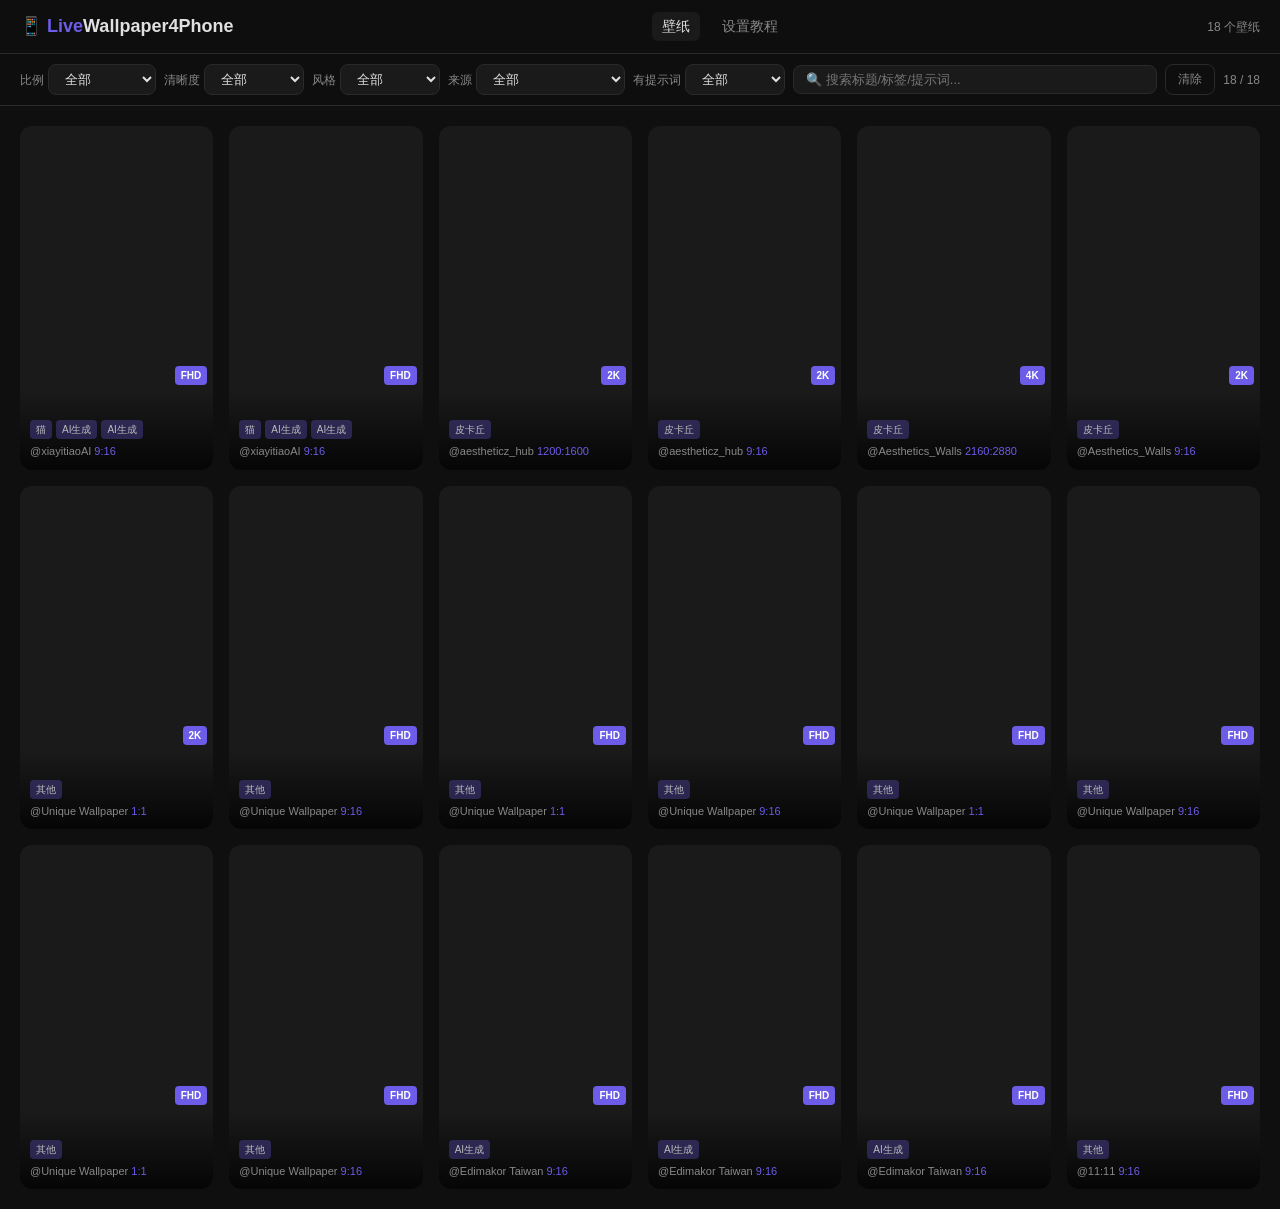
==== docs/index.html @ 0e322dae "restructure: site/ -> docs/ for GitHub Pages + track wallpapers.json" ====
<!DOCTYPE html>
<html lang="zh-CN">
<head>
<meta charset="UTF-8">
<meta name="viewport" content="width=device-width, initial-scale=1.0">
<title>Live Wallpaper 4 Phone — 手机动态壁纸</title>
<link rel="stylesheet" href="assets/style.css">
</head>
<body>

<header>
  <h1>📱 <span>Live</span>Wallpaper4Phone</h1>
  <nav>
    <a href="index.html" class="active">壁纸</a>
    <a href="tutorials.html">设置教程</a>
  </nav>
  <span class="stats" id="stats"></span>
</header>

<div class="filters" id="filters">
  <label>比例</label>
  <select id="filter-ar"><option value="">全部</option></select>
  <label>清晰度</label>
  <select id="filter-quality"><option value="">全部</option></select>
  <label>风格</label>
  <select id="filter-style"><option value="">全部</option></select>
  <label>来源</label>
  <select id="filter-source"><option value="">全部</option></select>
  <label>有提示词</label>
  <select id="filter-prompt"><option value="">全部</option><option value="yes">有</option><option value="no">无</option></select>
  <input type="text" id="search" placeholder="🔍 搜索标题/标签/提示词...">
  <button class="clear-btn" id="clear-all">清除</button>
  <span class="count" id="result-count"></span>
</div>

<div class="wallpaper-grid" id="grid"></div>
<div class="loading" id="loading"><div class="spinner"></div>加载壁纸中...</div>

<!-- 详情弹窗 -->
<div class="modal-overlay" id="modal" style="display:none" onclick="closeModal(event)">
  <div class="modal" onclick="event.stopPropagation()">
    <button class="modal-close" onclick="closeModal()">✕</button>
    <div class="modal-video" id="modal-video"></div>
    <div class="modal-body" id="modal-body"></div>
  </div>
</div>

<script src="assets/app.js"></script>
</body>
</html>
---- docs/assets/style.css ----
/* livewallpaper4phone — 样式 */
:root {
  --bg: #0f0f0f;
  --card-bg: #1a1a1a;
  --text: #e0e0e0;
  --text-muted: #888;
  --accent: #6c5ce7;
  --accent-hover: #7c6cf7;
  --border: #2a2a2a;
  --radius: 12px;
  --shadow: 0 4px 20px rgba(0,0,0,0.4);
}
* { margin: 0; padding: 0; box-sizing: border-box; }
body {
  font-family: -apple-system, BlinkMacSystemFont, 'Segoe UI', Helvetica, Arial, sans-serif;
  background: var(--bg);
  color: var(--text);
  line-height: 1.5;
}

/* 头部 */
header {
  position: sticky; top: 0; z-index: 100;
  background: rgba(15,15,15,0.95);
  backdrop-filter: blur(10px);
  border-bottom: 1px solid var(--border);
  padding: 12px 20px;
  display: flex; align-items: center; justify-content: space-between;
  gap: 16px;
}
header h1 { font-size: 18px; font-weight: 700; }
header h1 span { color: var(--accent); }
header nav { display: flex; gap: 12px; }
header nav a { color: var(--text-muted); text-decoration: none; font-size: 14px; padding: 4px 10px; border-radius: 6px; transition: 0.2s; }
header nav a:hover, header nav a.active { color: var(--text); background: var(--card-bg); }
header .stats { font-size: 12px; color: var(--text-muted); }

/* 筛选器 */
.filters {
  position: sticky; top: 53px; z-index: 99;
  background: rgba(15,15,15,0.95);
  backdrop-filter: blur(10px);
  padding: 10px 20px;
  border-bottom: 1px solid var(--border);
  display: flex; flex-wrap: wrap; gap: 8px; align-items: center;
}
.filters select, .filters input {
  background: var(--card-bg); color: var(--text);
  border: 1px solid var(--border); border-radius: 8px;
  padding: 6px 12px; font-size: 13px; outline: none;
  cursor: pointer; min-width: 100px;
}
.filters select:focus, .filters input:focus { border-color: var(--accent); }
.filters input { flex: 1; min-width: 150px; }
.filters label { font-size: 12px; color: var(--text-muted); margin-right: -4px; }
.filters .clear-btn { 
  background: none; border: 1px solid var(--border); color: var(--text-muted);
  padding: 6px 12px; border-radius: 8px; cursor: pointer; font-size: 12px;
}
.filters .clear-btn:hover { border-color: var(--accent); color: var(--accent); }
.filters .count { font-size: 12px; color: var(--text-muted); margin-left: auto; }

/* 壁纸网格 */
.wallpaper-grid {
  display: grid;
  grid-template-columns: repeat(auto-fill, minmax(180px, 1fr));
  gap: 16px;
  padding: 20px;
  max-width: 1400px; margin: 0 auto;
}
.wallpaper-card {
  background: var(--card-bg);
  border-radius: var(--radius);
  overflow: hidden;
  cursor: pointer;
  transition: transform 0.2s, box-shadow 0.2s;
  position: relative;
  aspect-ratio: 9/16;
}
.wallpaper-card:hover {
  transform: translateY(-4px);
  box-shadow: var(--shadow);
}
.wallpaper-card video {
  width: 100%; height: 100%;
  object-fit: cover;
  display: block;
}
.wallpaper-card .overlay {
  position: absolute; bottom: 0; left: 0; right: 0;
  background: linear-gradient(transparent, rgba(0,0,0,0.8));
  padding: 30px 10px 10px;
}
.wallpaper-card .overlay .tags {
  display: flex; flex-wrap: wrap; gap: 4px;
}
.wallpaper-card .overlay .tag {
  font-size: 10px; padding: 2px 6px;
  border-radius: 4px; background: rgba(108,92,231,0.3);
  color: #bbb;
}
.wallpaper-card .overlay .quality-badge {
  position: absolute; top: -24px; right: 6px;
  font-size: 10px; padding: 2px 6px;
  border-radius: 4px; background: var(--accent);
  color: #fff; font-weight: 600;
}
.wallpaper-card .overlay .author {
  font-size: 11px; color: var(--text-muted); margin-top: 4px;
}
.wallpaper-card .overlay .author span { color: var(--accent); }

/* 无结果 */
.no-results {
  grid-column: 1 / -1;
  text-align: center;
  padding: 60px 20px;
  color: var(--text-muted);
}
.no-results p { font-size: 16px; margin-bottom: 8px; }

/* 详情弹窗 */
.modal-overlay {
  position: fixed; inset: 0; z-index: 200;
  background: rgba(0,0,0,0.85);
  display: flex; align-items: center; justify-content: center;
  padding: 20px;
}
.modal {
  background: var(--card-bg);
  border-radius: 16px;
  max-width: 600px; width: 100%;
  max-height: 90vh; overflow-y: auto;
  position: relative;
}
.modal-close {
  position: absolute; top: 12px; right: 12px; z-index: 10;
  background: rgba(0,0,0,0.5); border: none; color: #fff;
  width: 32px; height: 32px; border-radius: 50%;
  cursor: pointer; font-size: 18px;
  display: flex; align-items: center; justify-content: center;
}
.modal-video { width: 100%; aspect-ratio: 9/16; background: #000; }
.modal-video video { width: 100%; height: 100%; object-fit: contain; }
.modal-body { padding: 16px 20px 20px; }
.modal-body h2 { font-size: 16px; margin-bottom: 8px; }
.modal-body .meta { display: flex; flex-wrap: wrap; gap: 8px; margin-bottom: 12px; }
.modal-body .meta span { 
  font-size: 12px; padding: 3px 8px; border-radius: 6px;
  background: var(--border); color: var(--text-muted);
}
.modal-body .meta .accent { background: var(--accent); color: #fff; }
.modal-body .prompt-box {
  background: #1e1e1e; border: 1px solid var(--border);
  border-radius: 8px; padding: 12px; margin-bottom: 12px;
}
.modal-body .prompt-box .prompt-label { font-size: 11px; color: var(--text-muted); margin-bottom: 4px; }
.modal-body .prompt-box code { font-size: 13px; color: #b8b8ff; word-break: break-all; }
.modal-body .phone-types { margin-bottom: 12px; }
.modal-body .phone-types h4 { font-size: 12px; color: var(--text-muted); margin-bottom: 4px; }
.modal-body .phone-types .chips { display: flex; flex-wrap: wrap; gap: 4px; }
.modal-body .phone-types .chip { font-size: 11px; padding: 3px 8px; border-radius: 6px; background: var(--border); }
.modal-body .download-btn {
  display: block; width: 100%;
  padding: 10px; border-radius: 8px; border: none;
  background: var(--accent); color: #fff; font-size: 14px;
  cursor: pointer; text-align: center; text-decoration: none;
  margin-bottom: 8px; transition: 0.2s;
}
.modal-body .download-btn:hover { background: var(--accent-hover); }
.modal-body .download-hint { font-size: 11px; color: var(--text-muted); text-align: center; }

/* 响应式 */
@media (max-width: 600px) {
  .wallpaper-grid { grid-template-columns: repeat(2, 1fr); gap: 10px; padding: 12px; }
  .filters { padding: 8px 12px; }
  .filters select, .filters input { font-size: 12px; min-width: 80px; }
  header { padding: 10px 12px; }
  header h1 { font-size: 15px; }
}

/* 加载 */
.loading { text-align: center; padding: 60px; color: var(--text-muted); }
.spinner { width: 24px; height: 24px; border: 3px solid var(--border); border-top-color: var(--accent); border-radius: 50%; animation: spin 0.8s linear infinite; margin: 0 auto 12px; }
@keyframes spin { to { transform: rotate(360deg); } }
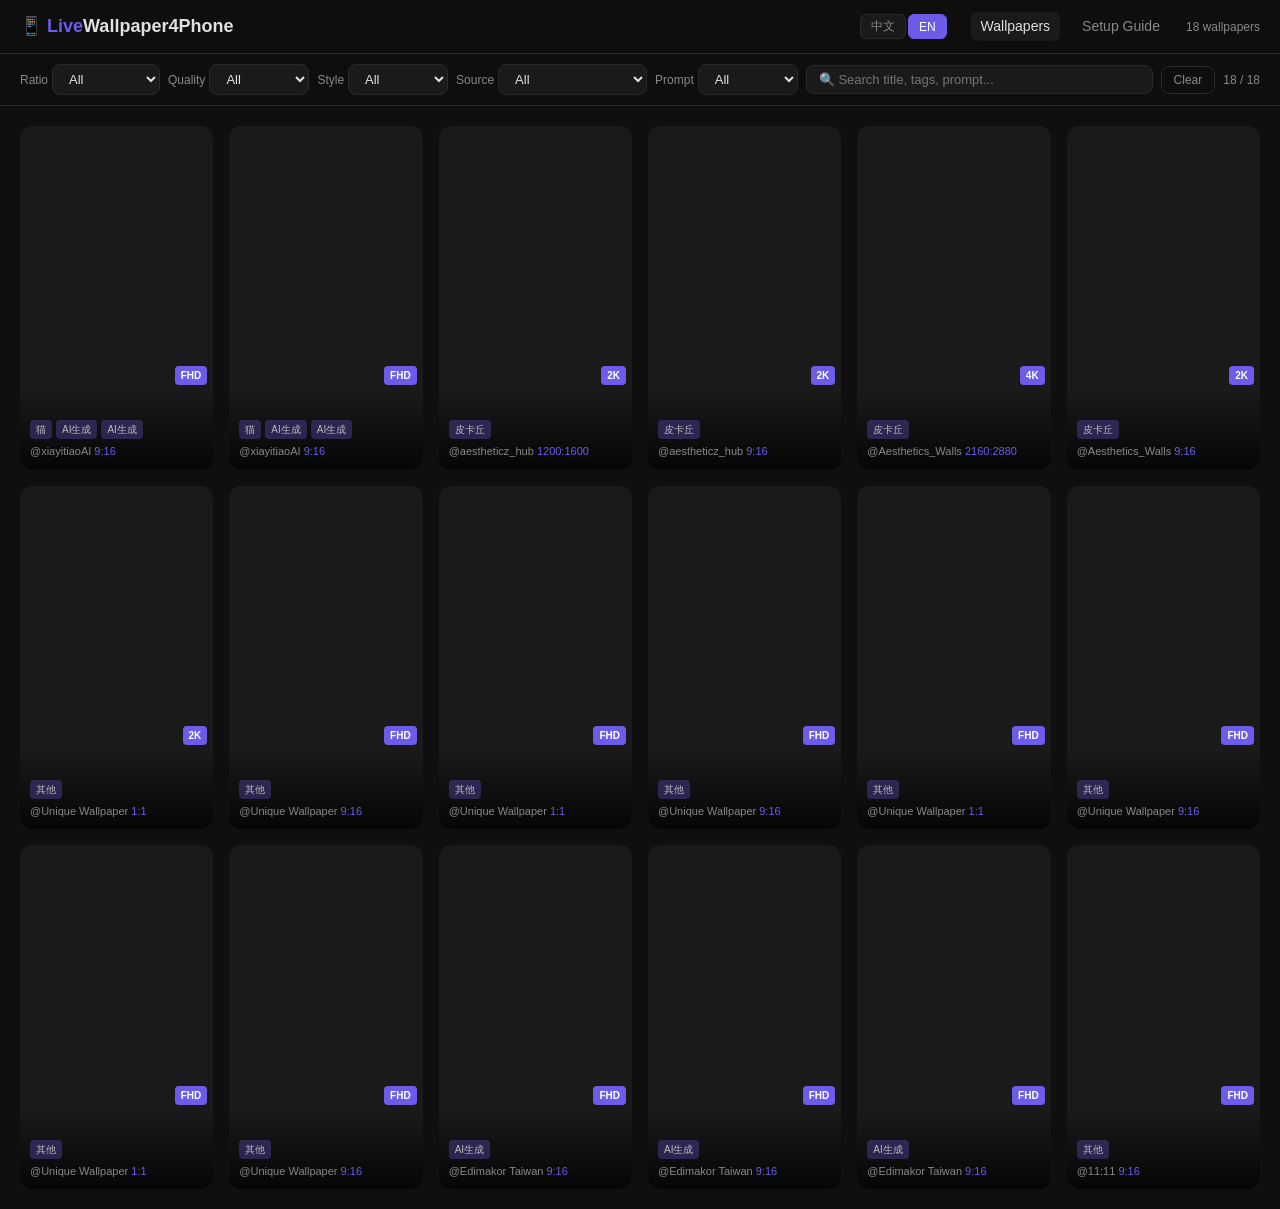
==== commit 41beea15: "feat: i18n zh/en auto-detect + manual switch, tutorial JS-rendered" ====
--- a/docs/index.html
+++ b/docs/index.html
@@ -26,7 +26,7 @@
   <select id="filter-style"><option value="">全部</option></select>
   <label>来源</label>
   <select id="filter-source"><option value="">全部</option></select>
-  <label>有提示词</label>
+  <label>提示词</label>
   <select id="filter-prompt"><option value="">全部</option><option value="yes">有</option><option value="no">无</option></select>
   <input type="text" id="search" placeholder="🔍 搜索标题/标签/提示词...">
   <button class="clear-btn" id="clear-all">清除</button>
--- a/docs/assets/style.css
+++ b/docs/assets/style.css
@@ -182,4 +182,19 @@
 /* 加载 */
 .loading { text-align: center; padding: 60px; color: var(--text-muted); }
 .spinner { width: 24px; height: 24px; border: 3px solid var(--border); border-top-color: var(--accent); border-radius: 50%; animation: spin 0.8s linear infinite; margin: 0 auto 12px; }
-@keyframes spin { to { transform: rotate(360deg); } }+@keyframes spin { to { transform: rotate(360deg); } }
+
+/* 语言切换 */
+.lang-switcher { display: flex; gap: 2px; margin-left: auto; margin-right: 8px; }
+.lang-btn {
+  background: var(--card-bg); color: var(--text-muted);
+  border: 1px solid var(--border); border-radius: 6px;
+  padding: 3px 10px; font-size: 12px; cursor: pointer;
+  transition: 0.2s;
+}
+.lang-btn:hover { border-color: var(--accent); color: var(--text); }
+.lang-btn.active { background: var(--accent); color: #fff; border-color: var(--accent); }
+@media (max-width: 600px) {
+  .lang-switcher { margin-left: 0; }
+  header { flex-wrap: wrap; }
+}
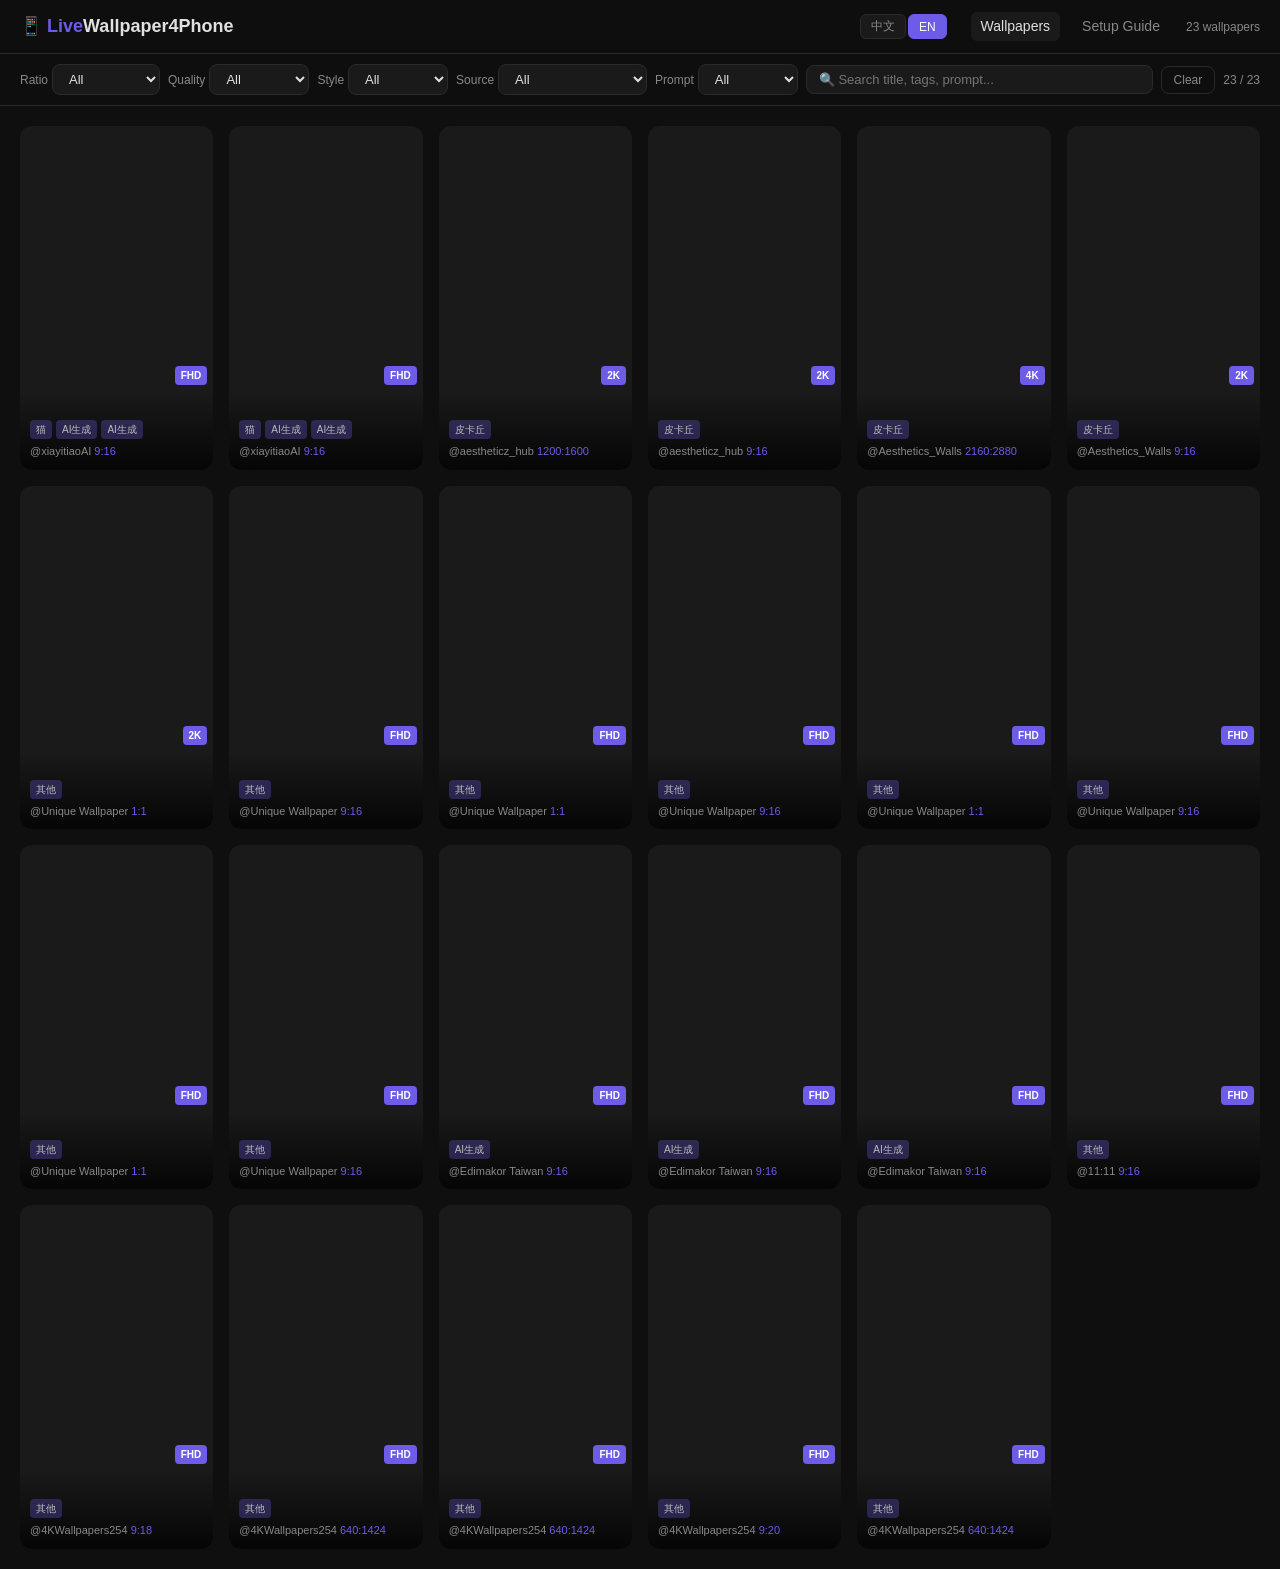
==== commit 4c7f82a3: "fix: add meta referrer=no-referrer - video.twimg.com blocks our referrer" ====
--- a/docs/index.html
+++ b/docs/index.html
@@ -3,6 +3,7 @@
 <head>
 <meta charset="UTF-8">
 <meta name="viewport" content="width=device-width, initial-scale=1.0">
+<meta name="referrer" content="no-referrer">
 <title>Live Wallpaper 4 Phone — 手机动态壁纸</title>
 <link rel="stylesheet" href="assets/style.css">
 </head>
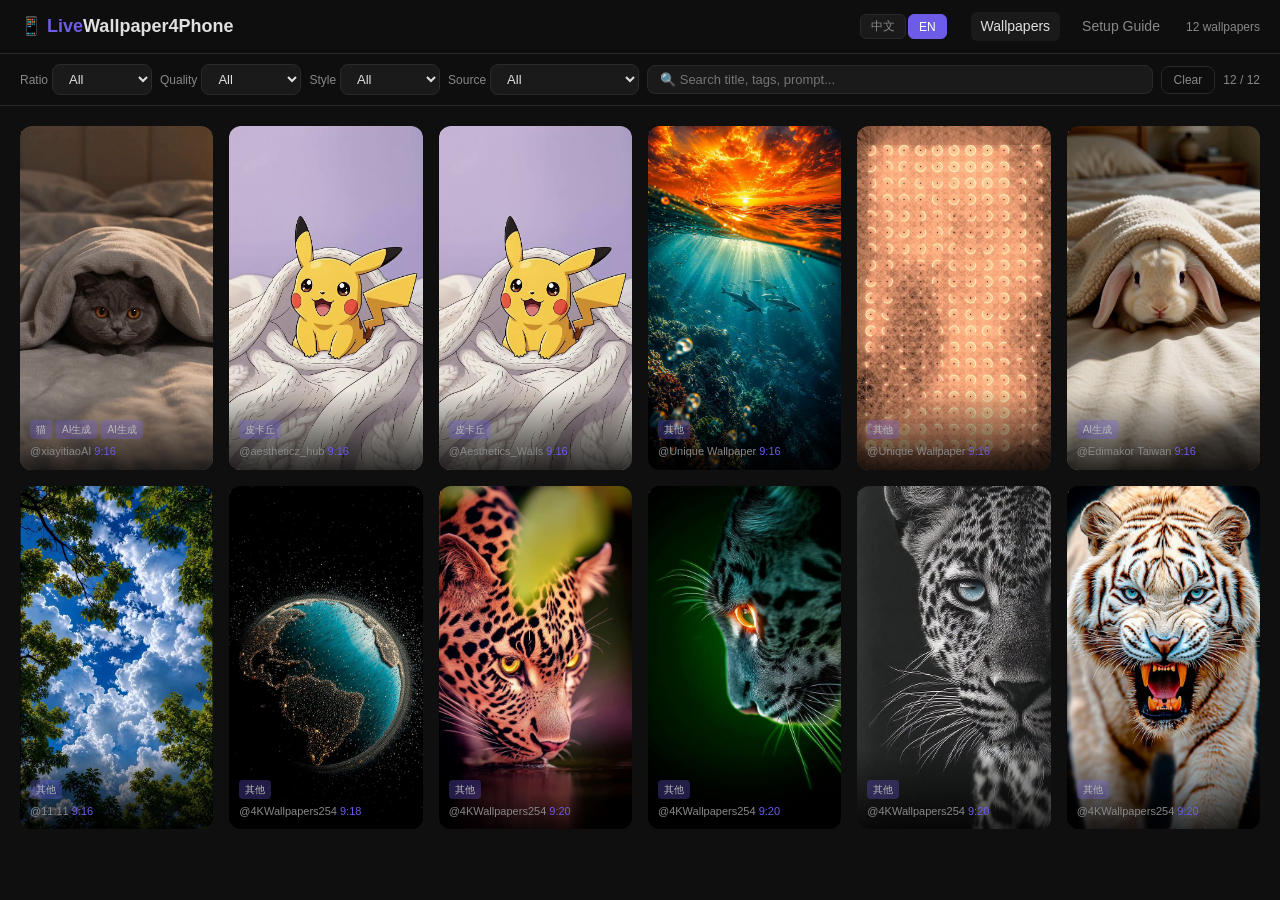
==== commit 4a78fe92: "feat: tweet-grouped grid + switchable modal videos + side-by-side layout + thumbs" ====
--- a/docs/index.html
+++ b/docs/index.html
@@ -27,8 +27,6 @@
   <select id="filter-style"><option value="">全部</option></select>
   <label>来源</label>
   <select id="filter-source"><option value="">全部</option></select>
-  <label>提示词</label>
-  <select id="filter-prompt"><option value="">全部</option><option value="yes">有</option><option value="no">无</option></select>
   <input type="text" id="search" placeholder="🔍 搜索标题/标签/提示词...">
   <button class="clear-btn" id="clear-all">清除</button>
   <span class="count" id="result-count"></span>
--- a/docs/assets/style.css
+++ b/docs/assets/style.css
@@ -110,6 +110,19 @@
 }
 .wallpaper-card .overlay .author span { color: var(--accent); }
 
+/* 网格缩略图与多视频角标 */
+.video-placeholder .thumb {
+  position: absolute; inset: 0;
+  width: 100%; height: 100%;
+  object-fit: cover;
+}
+.multi-badge {
+  position: absolute; top: 6px; left: 6px;
+  font-size: 10px; padding: 2px 7px;
+  border-radius: 4px; background: rgba(0,0,0,0.65);
+  color: #fff; font-weight: 600;
+}
+
 /* 无结果 */
 .no-results {
   grid-column: 1 / -1;
@@ -119,7 +132,7 @@
 }
 .no-results p { font-size: 16px; margin-bottom: 8px; }
 
-/* 详情弹窗 */
+/* 详情弹窗 —— 桌面左右分栏 */
 .modal-overlay {
   position: fixed; inset: 0; z-index: 200;
   background: rgba(0,0,0,0.85);
@@ -129,9 +142,11 @@
 .modal {
   background: var(--card-bg);
   border-radius: 16px;
-  max-width: 600px; width: 100%;
-  max-height: 90vh; overflow-y: auto;
+  width: min(1100px, 92vw);
+  max-height: 92vh;
+  overflow: hidden;
   position: relative;
+  display: flex;
 }
 .modal-close {
   position: absolute; top: 12px; right: 12px; z-index: 10;
@@ -140,9 +155,40 @@
   cursor: pointer; font-size: 18px;
   display: flex; align-items: center; justify-content: center;
 }
-.modal-video { width: 100%; aspect-ratio: 9/16; background: #000; }
+.modal-video {
+  flex: 1 1 auto; min-width: 0;
+  background: #000;
+  display: flex; align-items: center; justify-content: center;
+  position: relative;
+  height: min(82vh, 88vh);
+}
 .modal-video video { width: 100%; height: 100%; object-fit: contain; }
-.modal-body { padding: 16px 20px 20px; }
+.modal-video-loading {
+  position: absolute; inset: 0;
+  display: flex; align-items: center; justify-content: center;
+}
+.modal-nav {
+  position: absolute; top: 50%; transform: translateY(-50%); z-index: 5;
+  width: 40px; height: 40px; border-radius: 50%;
+  background: rgba(0,0,0,0.55); border: none; color: #fff;
+  font-size: 24px; line-height: 1; cursor: pointer;
+  display: flex; align-items: center; justify-content: center;
+  transition: 0.2s;
+}
+.modal-nav:hover { background: var(--accent); }
+.modal-nav.prev { left: 12px; }
+.modal-nav.next { right: 12px; }
+.modal-counter {
+  position: absolute; bottom: 12px; left: 50%; transform: translateX(-50%); z-index: 5;
+  background: rgba(0,0,0,0.55); color: #fff;
+  font-size: 12px; padding: 3px 10px; border-radius: 10px;
+}
+.modal-body {
+  width: 380px; flex: 0 0 380px;
+  max-height: 92vh; overflow-y: auto;
+  border-left: 1px solid var(--border);
+  padding: 20px;
+}
 .modal-body h2 { font-size: 16px; margin-bottom: 8px; }
 .modal-body .meta { display: flex; flex-wrap: wrap; gap: 8px; margin-bottom: 12px; }
 .modal-body .meta span { 
@@ -171,6 +217,11 @@
 .modal-body .download-hint { font-size: 11px; color: var(--text-muted); text-align: center; }
 
 /* 响应式 */
+@media (max-width: 899px) {
+  .modal { flex-direction: column; width: 100%; max-height: 90vh; overflow-y: auto; }
+  .modal-video { flex: none; height: auto; aspect-ratio: 9/16; max-height: 55vh; }
+  .modal-body { flex: none; width: 100%; max-height: none; border-left: none; border-top: 1px solid var(--border); padding: 16px; }
+}
 @media (max-width: 600px) {
   .wallpaper-grid { grid-template-columns: repeat(2, 1fr); gap: 10px; padding: 12px; }
   .filters { padding: 8px 12px; }
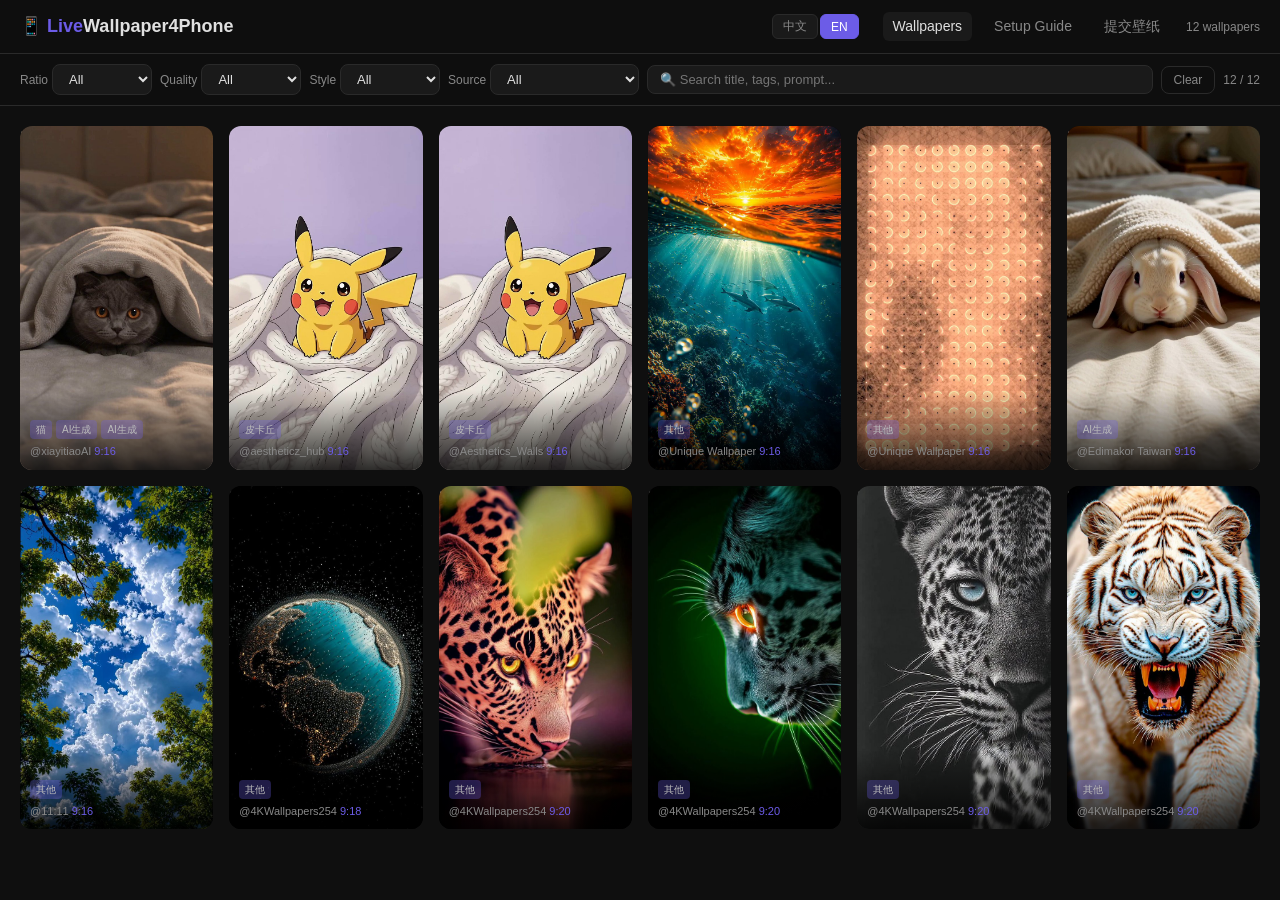
==== commit cb0d56e0: "feat: password-gated wallpaper submission + readme update" ====
--- a/docs/index.html
+++ b/docs/index.html
@@ -14,6 +14,7 @@
   <nav>
     <a href="index.html" class="active">壁纸</a>
     <a href="tutorials.html">设置教程</a>
+    <a href="#" id="nav-submit">提交壁纸</a>
   </nav>
   <span class="stats" id="stats"></span>
 </header>
@@ -44,6 +45,27 @@
   </div>
 </div>
 
+<!-- 上报弹窗 -->
+<div class="modal-overlay" id="submit-modal" style="display:none" onclick="closeSubmit(event)">
+  <div class="modal submit-modal" onclick="event.stopPropagation()">
+    <button class="modal-close" onclick="closeSubmit()">✕</button>
+    <div class="modal-body submit-body">
+      <h2 id="submit-title"></h2>
+      <div id="pw-row">
+        <label class="form-label" id="label-pw"></label>
+        <input type="password" id="submit-pw" autocomplete="off">
+      </div>
+      <label class="form-label" id="label-url"></label>
+      <input type="url" id="submit-url">
+      <label class="form-label" id="label-note"></label>
+      <textarea id="submit-note" rows="2"></textarea>
+      <div class="form-error" id="submit-error"></div>
+      <button class="download-btn" id="submit-go"></button>
+      <div class="download-hint" id="submit-hint"></div>
+    </div>
+  </div>
+</div>
+
 <script src="assets/app.js"></script>
 </body>
 </html>
--- a/docs/assets/style.css
+++ b/docs/assets/style.css
@@ -216,6 +216,19 @@
 .modal-body .download-btn:hover { background: var(--accent-hover); }
 .modal-body .download-hint { font-size: 11px; color: var(--text-muted); text-align: center; }
 
+/* 上报弹窗 */
+.submit-modal { width: min(420px, 94vw); display: block; }
+.submit-body h2 { margin-bottom: 14px; }
+.submit-body input, .submit-body textarea {
+  width: 100%; background: #1e1e1e; color: var(--text);
+  border: 1px solid var(--border); border-radius: 8px;
+  padding: 8px 10px; font-size: 13px; margin-bottom: 10px; outline: none;
+  font-family: inherit; resize: vertical;
+}
+.submit-body input:focus, .submit-body textarea:focus { border-color: var(--accent); }
+.form-label { display: block; font-size: 12px; color: var(--text-muted); margin-bottom: 4px; }
+.form-error { color: #ff7675; font-size: 12px; min-height: 16px; margin-bottom: 6px; }
+
 /* 响应式 */
 @media (max-width: 899px) {
   .modal { flex-direction: column; width: 100%; max-height: 90vh; overflow-y: auto; }
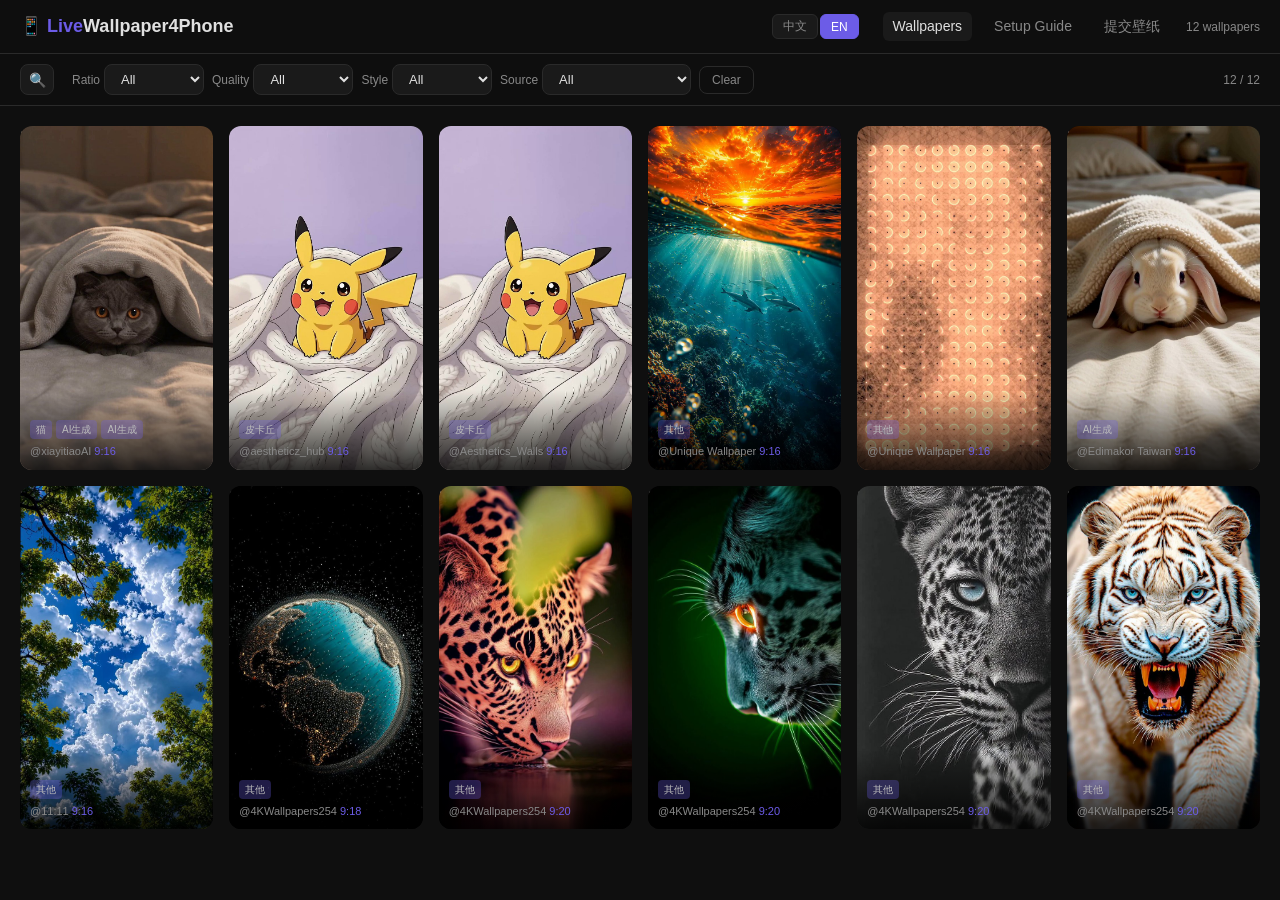
==== commit b7d25fdd: "refactor: drop AI prompt feature entirely, collapse search into icon toggle" ====
--- a/docs/index.html
+++ b/docs/index.html
@@ -20,6 +20,8 @@
 </header>
 
 <div class="filters" id="filters">
+  <button class="search-toggle" id="search-toggle" aria-label="搜索">🔍</button>
+  <input type="text" id="search" placeholder="🔍 搜索标题/标签...">
   <label>比例</label>
   <select id="filter-ar"><option value="">全部</option></select>
   <label>清晰度</label>
@@ -28,7 +30,6 @@
   <select id="filter-style"><option value="">全部</option></select>
   <label>来源</label>
   <select id="filter-source"><option value="">全部</option></select>
-  <input type="text" id="search" placeholder="🔍 搜索标题/标签/提示词...">
   <button class="clear-btn" id="clear-all">清除</button>
   <span class="count" id="result-count"></span>
 </div>
--- a/docs/assets/style.css
+++ b/docs/assets/style.css
@@ -51,7 +51,20 @@
   cursor: pointer; min-width: 100px;
 }
 .filters select:focus, .filters input:focus { border-color: var(--accent); }
-.filters input { flex: 1; min-width: 150px; }
+.filters .search-toggle {
+  flex: 0 0 auto;
+  background: var(--card-bg); color: var(--text);
+  border: 1px solid var(--border); border-radius: 8px;
+  width: 34px; height: 31px; font-size: 14px;
+  cursor: pointer; transition: 0.2s;
+}
+.filters .search-toggle:hover { border-color: var(--accent); }
+.filters #search {
+  flex: 0 1 auto; width: 0; min-width: 0; padding: 6px 0;
+  opacity: 0; cursor: text;
+  transition: width 0.25s ease, opacity 0.2s ease, padding 0.25s ease;
+}
+.filters.search-open #search { width: min(200px, 50vw); min-width: 140px; padding: 6px 12px; opacity: 1; }
 .filters label { font-size: 12px; color: var(--text-muted); margin-right: -4px; }
 .filters .clear-btn { 
   background: none; border: 1px solid var(--border); color: var(--text-muted);
@@ -196,12 +209,6 @@
   background: var(--border); color: var(--text-muted);
 }
 .modal-body .meta .accent { background: var(--accent); color: #fff; }
-.modal-body .prompt-box {
-  background: #1e1e1e; border: 1px solid var(--border);
-  border-radius: 8px; padding: 12px; margin-bottom: 12px;
-}
-.modal-body .prompt-box .prompt-label { font-size: 11px; color: var(--text-muted); margin-bottom: 4px; }
-.modal-body .prompt-box code { font-size: 13px; color: #b8b8ff; word-break: break-all; }
 .modal-body .phone-types { margin-bottom: 12px; }
 .modal-body .phone-types h4 { font-size: 12px; color: var(--text-muted); margin-bottom: 4px; }
 .modal-body .phone-types .chips { display: flex; flex-wrap: wrap; gap: 4px; }
